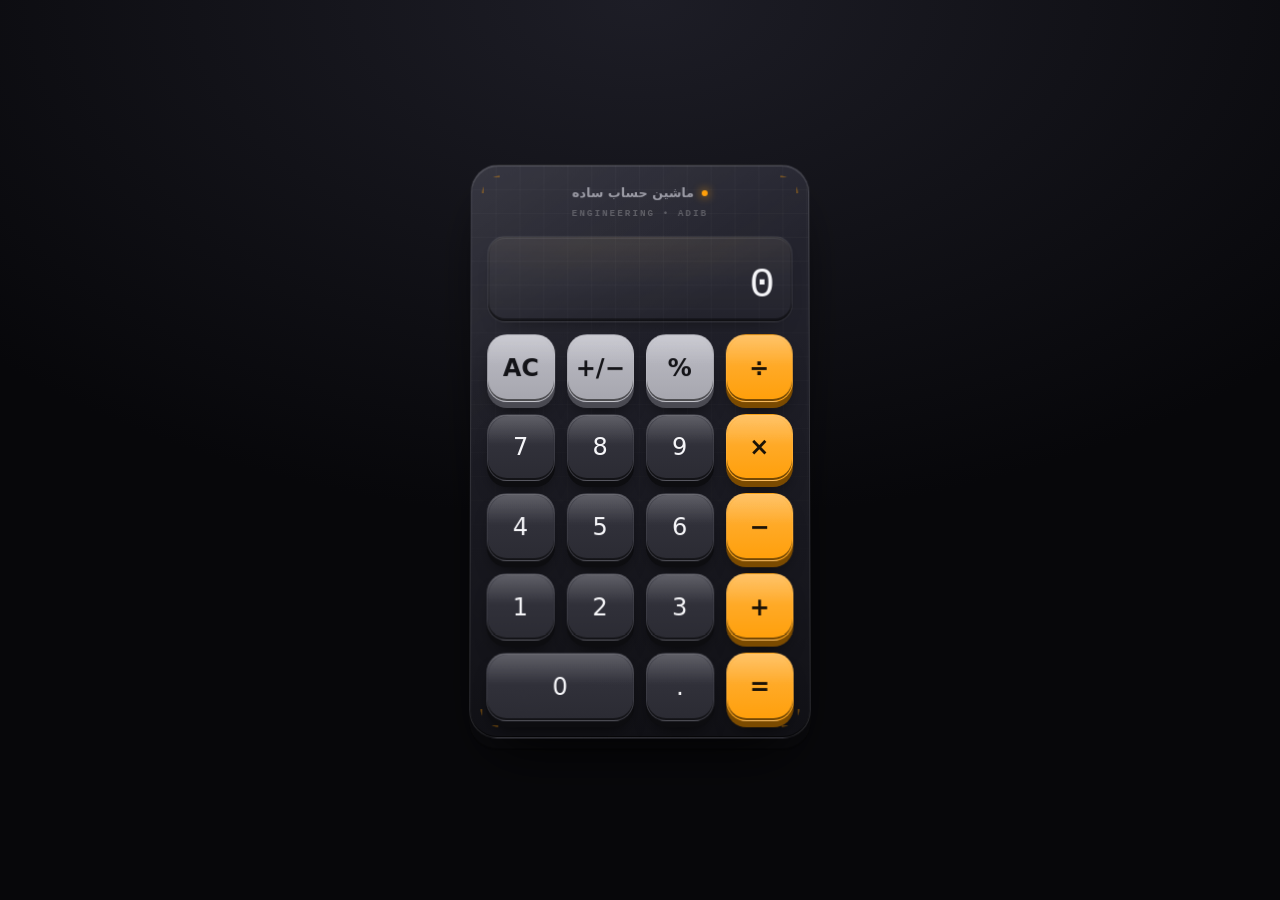
==== index.html @ 10145820 "Create index.html" ====
<!DOCTYPE html>
<html lang="fa" dir="rtl">
<head>
<meta charset="UTF-8" />
<meta name="viewport" content="width=device-width, initial-scale=1, viewport-fit=cover" />
<meta name="color-scheme" content="dark" />
<meta name="theme-color" content="#0a0a0e" />
<title>ماشین حساب ساده — نسخه مهندسی </title>
<link rel="stylesheet" href="style.css">
</head>

<body>

    <!-- ===== WATERMARK ===== -->
    <div class="watermark" aria-hidden="true">
      <div class="watermark__text">
        <span class="watermark__line1">شاه کدر ترکمن صحرا</span>
        <span class="watermark__line2">ادیب</span>
        <span class="watermark__meta">TURKMEN SAHRA • ENGINEERING EDITION</span>
      </div>
    </div>

  <div class="calculator simple" dir="ltr">



    <!-- ===== HEADER ===== -->
    <div class="calc-header" dir="rtl" lang="fa">
      <span class="calc-header__title">ماشین حساب ساده</span>
      <span class="calc-header__badge">ENGINEERING • ADIB</span>
    </div>

    <!-- ===== DISPLAY ===== -->
    <div class="calc-display" id="display" role="status" aria-live="polite" aria-atomic="true">0</div>

    <!-- ===== KEYPAD ===== -->
    <div class="calc-grid" role="group" aria-label="دکمه‌های ماشین حساب">

      <!-- Row 1 -->
      <button type="button" id="btn-ac" class="calc-btn"
              data-action="clear" data-value="AC"
              aria-label="پاک کردن همه">AC</button>

      <button type="button" id="btn-negate" class="calc-btn"
              data-action="negate" data-value="±"
              aria-label="تغییر علامت">+/−</button>

      <button type="button" id="btn-percent" class="calc-btn"
              data-action="percent" data-value="%"
              aria-label="درصد">%</button>

      <button type="button" id="btn-divide" class="calc-btn"
              data-action="operator" data-value="/"
              aria-label="تقسیم">÷</button>

      <!-- Row 2 -->
      <button type="button" id="btn-7" class="calc-btn"
              data-action="number" data-value="7">7</button>

      <button type="button" id="btn-8" class="calc-btn"
              data-action="number" data-value="8">8</button>

      <button type="button" id="btn-9" class="calc-btn"
              data-action="number" data-value="9">9</button>

      <button type="button" id="btn-multiply" class="calc-btn"
              data-action="operator" data-value="*"
              aria-label="ضرب">×</button>

      <!-- Row 3 -->
      <button type="button" id="btn-4" class="calc-btn"
              data-action="number" data-value="4">4</button>

      <button type="button" id="btn-5" class="calc-btn"
              data-action="number" data-value="5">5</button>

      <button type="button" id="btn-6" class="calc-btn"
              data-action="number" data-value="6">6</button>

      <button type="button" id="btn-subtract" class="calc-btn"
              data-action="operator" data-value="-"
              aria-label="تفریق">−</button>

      <!-- Row 4 -->
      <button type="button" id="btn-1" class="calc-btn"
              data-action="number" data-value="1">1</button>

      <button type="button" id="btn-2" class="calc-btn"
              data-action="number" data-value="2">2</button>

      <button type="button" id="btn-3" class="calc-btn"
              data-action="number" data-value="3">3</button>

      <button type="button" id="btn-add" class="calc-btn"
              data-action="operator" data-value="+"
              aria-label="جمع">+</button>

      <!-- Row 5 -->
      <button type="button" id="btn-0" class="calc-btn calc-btn--wide"
              data-action="number" data-value="0">0</button>

      <button type="button" id="btn-decimal" class="calc-btn"
              data-action="decimal" data-value="."
              aria-label="اعشار">.</button>

      <button type="button" id="btn-equals" class="calc-btn"
              data-action="equals" data-value="="
              aria-label="مساوی">=</button>

    </div>
  </div>

  <!-- ═══════════════════════════════════════
     MODAL ALERT
     ═══════════════════════════════════════ -->
<div class="alert-modal" id="alertModal">
  <div class="alert-modal__box">

    <div class="alert-modal__icon" id="alertIcon">!</div>

    <div class="alert-modal__text">
      <div class="alert-modal__title" id="alertTitle">خطا</div>
      <div class="alert-modal__message" id="alertMessage">متن پیام</div>
    </div>

    <button class="alert-modal__close" id="alertClose" aria-label="بستن">×</button>

    <div class="alert-modal__timer">
      <div class="alert-modal__timer-bar" id="alertTimerBar"></div>
    </div>

  </div>
</div>

  <script src="script.js"></script>
</body>
</html>
---- style.css ----
/* ============================================================
   Ù…Ø§Ø´ÛŒÙ† Ø­Ø³Ø§Ø¨ Ø³Ø§Ø¯Ù‡ â€” ENGINEERING EDITION
   Pure HTML + CSS. No JavaScript.
   Static buttons with ids + data-value / data-action hooks.
   Watermark: Ø´Ø§Ù‡ Ú©Ø¯Ø± ØªØ±Ú©Ù…Ù† ØµØ­Ø±Ø§ â€” Ø§Ø¯ÛŒØ¨
   ============================================================ */

/* ------------------------------------------------------------
   1) DESIGN TOKENS
   ------------------------------------------------------------ */
:root {
  color-scheme: dark;

  /* ---- surfaces ---- */
  --page-bg-color: #07070a;
  --page-bg-image:
    radial-gradient(120% 100% at 50% 0%, #1d1d26 0%, #07070a 58%),
    linear-gradient(rgba(255,255,255,.018) 1px, transparent 1px),
    linear-gradient(90deg, rgba(255,255,255,.018) 1px, transparent 1px);
  --page-bg-size: auto, 32px 32px, 32px 32px;

  --card-bg:
    linear-gradient(145deg, rgba(255,255,255,.08), transparent 38%),
    linear-gradient(180deg, #262631 0%, #111116 100%);
  --card-ring: rgba(255,255,255,.10);
  --card-shadow:
    0 1px 0 rgba(255,255,255,.14) inset,
    0 -1px 0 rgba(0,0,0,.85) inset,
    0 30px 60px -22px rgba(0,0,0,.98),
    0 10px 0 #0b0b0e,
    0 12px 0 #060608;

  /* ---- display ---- */
  --display-text: #f4f4f7;
  --display-bg-top: rgba(255,255,255,.065);
  --display-bg-bottom: rgba(255,255,255,.012);

  /* ---- title ---- */
  --title-text: #9a9aa4;
  --title-accent: #ff9f0a;

  /* ---- buttons: numbers ---- */
  --num-bg: #2b2b33;
  --num-bg-hover: #35353f;
  --num-text: #f6f6f9;
  --num-shadow: #0d0d10;

  /* ---- buttons: operators ---- */
  --op-bg: #ff9f0a;
  --op-bg-hover: #ffb340;
  --op-text: #1b1206;
  --op-shadow: #7a4a00;

  /* ---- buttons: utilities (AC / +âˆ’ / %) ---- */
  --util-bg: #a6a6ae;
  --util-bg-hover: #bdbdc6;
  --util-text: #131317;
  --util-shadow: #4a4a52;

  /* ---- buttons: equals ---- */
  --eq-bg: #ff9f0a;
  --eq-bg-hover: #ffb340;
  --eq-text: #1b1206;
  --eq-shadow: #7a4a00;

  /* ---- focus / blueprint ---- */
  --focus-ring: #ffb340;
  --blueprint-line: rgba(255,255,255,.045);
  --watermark-color: rgba(255,255,255,.032);
  --watermark-accent: rgba(255,159,10,.055);

  /* ---- shape ---- */
  --radius-card: 28px;
  --radius-btn: 20px;
  --gap: 12px;
  --pad: 16px;

  /* ---- typography ---- */
  --font-ui: "Vazirmatn", "IRANSansX", "IRANSans", "Noto Sans Arabic",
             system-ui, -apple-system, "Segoe UI", Roboto, Tahoma, sans-serif;
  --font-mono: ui-monospace, "SFMono-Regular", "SF Mono", Menlo, Consolas,
               "Liberation Mono", "Courier New", monospace;

  /* ---- motion ---- */
  --press: 90ms;
  --ease: cubic-bezier(0.22, 0.61, 0.36, 1);
}

/* ------------------------------------------------------------
   2) RESET / PAGE
   ------------------------------------------------------------ */
*,
*::before,
*::after { box-sizing: border-box; }

html { height: 100%; }

body {
  min-height: 100%;
  margin: 0;
  display: grid;
  place-items: center;
  padding: clamp(12px, 4vw, 32px);

  background-color: var(--page-bg-color);
  background-image: var(--page-bg-image);
  background-size: var(--page-bg-size);
  background-attachment: fixed;

  font-family: var(--font-ui);
  color: var(--display-text);
  -webkit-font-smoothing: antialiased;
  -moz-osx-font-smoothing: grayscale;
  text-rendering: optimizeLegibility;
}

/* ------------------------------------------------------------
   3) CARD â€” 3D ENGINEERING SHELL
   ------------------------------------------------------------ */
.calculator {
  position: relative;
  width: 100%;
  max-width: 340px;
  overflow: hidden;

  display: flex;
  flex-direction: column;
  gap: 12px;

  padding: var(--pad);
  border: 1px solid var(--card-ring);
  border-radius: var(--radius-card);
  background: var(--card-bg);
  box-shadow: var(--card-shadow);

  user-select: none;
  -webkit-user-select: none;

  transform: perspective(1200px) rotateX(1.2deg);
  transform-style: preserve-3d;
}

/* blueprint grid */
.calculator::before {
  content: "";
  position: absolute;
  inset: 0;
  z-index: 0;
  pointer-events: none;
  border-radius: inherit;
  background-image: linear-gradient(var(--blueprint-line) 1px, #00000000 1px), linear-gradient(90deg, var(--blueprint-line) 1px, transparent 1px);
  background-size: 24px 24px, 24px 24px;
  mask-image: linear-gradient(180deg, rgba(0,0,0,.9), transparent 82%);
  -webkit-mask-image: linear-gradient(180deg, rgba(0,0,0,.9), transparent 82%);
  opacity: .75;
}

/* corner engineering brackets */
.calculator::after {
  content: "";
  position: absolute;
  inset: 10px;
  z-index: 0;
  pointer-events: none;
  border-radius: calc(var(--radius-card) - 8px);

  background:
    linear-gradient(var(--title-accent), var(--title-accent)) left top / 18px 2px no-repeat,
    linear-gradient(var(--title-accent), var(--title-accent)) left top / 2px 18px no-repeat,
    linear-gradient(var(--title-accent), var(--title-accent)) right top / 18px 2px no-repeat,
    linear-gradient(var(--title-accent), var(--title-accent)) right top / 2px 18px no-repeat,
    linear-gradient(var(--title-accent), var(--title-accent)) left bottom / 18px 2px no-repeat,
    linear-gradient(var(--title-accent), var(--title-accent)) left bottom / 2px 18px no-repeat,
    linear-gradient(var(--title-accent), var(--title-accent)) right bottom / 18px 2px no-repeat,
    linear-gradient(var(--title-accent), var(--title-accent)) right bottom / 2px 18px no-repeat;

  opacity: .38;
}

/* variant hook */
.calculator.simple { /* intentionally minimal */ }

/* ------------------------------------------------------------
   4) WATERMARK â€” ADIB
   ------------------------------------------------------------ */
.watermark {
  position: absolute;
  inset: 0;
  z-index: 1;
  display: grid;
  place-items: center;
  pointer-events: none;
  overflow: hidden;
  border-radius: inherit;
  top: -54%;
  display: none;
}

.watermark__text {
  transform: rotate(
0deg) translateZ(0);
  text-align: center;
  white-space: nowrap;
  color: var(
  --watermark-color);
  text-shadow:
    0 1px 0 rgba(255,255,255,.04),
    0 0 24px rgba(255,159,10,.035);
}

.watermark__line1 {
  display: block;
  font-size: clamp(1.05rem, 5.4vw, 1.8rem);
  font-weight: 900;
  letter-spacing: .06em;
  line-height: 1.5;
}

.watermark__line2 {
  display: block;
  font-size: clamp(2.4rem, 13vw, 4.6rem);
  font-weight: 900;
  letter-spacing: .18em;
  line-height: 1.1;

  color: var(--watermark-accent);
  text-shadow:
    0 0 30px rgba(255,159,10,.06),
    0 1px 0 rgba(255,255,255,.03);
}

.watermark__meta {
  display: block;
  margin-top: 6px;
  font-size: clamp(.55rem, 2.4vw, .72rem);
  font-weight: 700;
  letter-spacing: .32em;
  color: rgba(255,255,255,.04);
}

/* ------------------------------------------------------------
   5) HEADER
   ------------------------------------------------------------ */
.calc-header {
  position: relative;
  z-index: 1;

  display: flex;
  flex-direction: column;
  align-items: center;
  justify-content: center;
  gap: 4px;

  font-size: .8rem;
  font-weight: 600;
  line-height: 1.6;
  color: var(--title-text);
  padding-block: 2px;
}

.calc-header__title {
  display: inline-flex;
  align-items: center;
  gap: 8px;
}

.calc-header__title::before {
  content: "";
  inline-size: 6px;
  block-size: 6px;
  border-radius: 50%;
  background: var(--title-accent);
  box-shadow: 0 0 10px var(--title-accent);
  flex: none;
}

.calc-header__badge {
  font-family: var(--font-mono);
  font-size: .58rem;
  font-weight: 700;
  letter-spacing: .22em;
  color: rgba(255,255,255,.24);
  text-transform: uppercase;
}

/* ------------------------------------------------------------
   6) DISPLAY
   ------------------------------------------------------------ */
.calc-display {
  position: relative;
  z-index: 1;
  direction: ltr;
  text-align: right;

  min-height: 84px;
  padding: 26px 16px 12px;

  border: 1px solid rgba(255,255,255,.055);
  border-radius: calc(var(--radius-btn) - 2px);
  background: linear-gradient(180deg, var(--display-bg-top), var(--display-bg-bottom));

  box-shadow:
    inset 0 2px 0 rgba(255,255,255,.07),
    inset 0 -3px 0 rgba(0,0,0,.45),
    inset 0 0 0 1px rgba(0,0,0,.25),
    0 10px 22px -18px rgba(0,0,0,.9);

  font-family: var(--font-mono);
  font-variant-numeric: tabular-nums;
  font-size: clamp(2rem, 9.5vw, 2.65rem);
  font-weight: 300;
  line-height: 1.1;
  letter-spacing: .02em;
  color: var(--display-text);

  overflow: hidden;
  white-space: nowrap;
  text-overflow: ellipsis;
}

/* subtle LCD glow */
.calc-display::after {
  content: "";
  position: absolute;
  inset: 0;
  pointer-events: none;
  border-radius: inherit;
  background: radial-gradient(120% 80% at 50% 0%, rgba(255,159,10,.045), transparent 70%);
  mix-blend-mode: screen;
}

/* ------------------------------------------------------------
   7) BUTTON GRID
   ------------------------------------------------------------ */
.calc-grid {
  position: relative;
  z-index: 1;

  display: grid;
  grid-template-columns: repeat(4, minmax(0, 1fr));
  grid-template-rows: repeat(5, minmax(0, 1fr));
  gap: var(--gap);

  /* 4Ã—5 keypad keeps square-ish 3D keys */
  aspect-ratio: 306 / 386;

  /* never let keys shrink below 44px tall */
  min-height: calc(5 * 44px + 4 * var(--gap));
}

/* ------------------------------------------------------------
   8) BUTTONS â€” 3D ENGINEERING KEYS
   ------------------------------------------------------------ */
.calc-btn {
  /* per-type theming hooks */
  --_bg: var(--num-bg);
  --_bg-hover: var(--num-bg-hover);
  --_fg: var(--num-text);
  --_shadow: var(--num-shadow);

  position: relative;
  isolation: isolate;

  appearance: none;
  -webkit-appearance: none;
  margin: 0;
  padding: 0;
  border: 1px solid rgba(255,255,255,.06);

  display: grid;
  place-items: center;

  min-width: 44px;
  min-height: 44px;

  border-radius: var(--radius-btn);
  color: var(--_fg);

  font-family: var(--font-ui);
  font-size: clamp(1.05rem, 4.6vw, 1.5rem);
  font-weight: 500;
  line-height: 1;
  font-variant-numeric: tabular-nums;

  cursor: pointer;
  touch-action: manipulation;
  -webkit-tap-highlight-color: transparent;

  background-color: var(--_bg);
  background-image:
    linear-gradient(180deg, rgba(255,255,255,.12), rgba(255,255,255,0) 44%),
    linear-gradient(180deg, var(--_bg-hover), var(--_bg));

  box-shadow:
    0 1px 0 rgba(255,255,255,.16) inset,
    0 -2px 0 rgba(0,0,0,.55) inset,
    0 6px 0 var(--_shadow),
    0 14px 20px -10px rgba(0,0,0,.92);

  transition:
    transform var(--press) var(--ease),
    box-shadow var(--press) var(--ease),
    filter var(--press) var(--ease),
    background-color 160ms var(--ease);
}

/* glossy top layer */
.calc-btn::before {
  content: "";
  position: absolute;
  inset: 1px;
  z-index: -1;
  border-radius: inherit;
  pointer-events: none;
  background: linear-gradient(180deg, rgba(255,255,255,.10), transparent 48%);
}

/* ---- type: numbers & decimal ---- */
.calc-btn[data-action="number"],
.calc-btn[data-action="decimal"] {
  --_bg: var(--num-bg);
  --_bg-hover: var(--num-bg-hover);
  --_fg: var(--num-text);
  --_shadow: var(--num-shadow);
}

/* ---- type: operators ---- */
.calc-btn[data-action="operator"] {
  --_bg: var(--op-bg);
  --_bg-hover: var(--op-bg-hover);
  --_fg: var(--op-text);
  --_shadow: var(--op-shadow);
  font-weight: 600;
}

/* ---- type: utilities (AC / +âˆ’ / %) ---- */
.calc-btn[data-action="clear"],
.calc-btn[data-action="negate"],
.calc-btn[data-action="percent"] {
  --_bg: var(--util-bg);
  --_bg-hover: var(--util-bg-hover);
  --_fg: var(--util-text);
  --_shadow: var(--util-shadow);
  font-weight: 600;
}

/* "+/âˆ’" needs a touch less size to breathe inside the key */
.calc-btn[data-value="Â±"] {
  font-size: clamp(0.85rem, 3.7vw, 1.15rem);
}

/* ---- type: equals ---- */
.calc-btn[data-action="equals"] {
  --_bg: var(--eq-bg);
  --_bg-hover: var(--eq-bg-hover);
  --_fg: var(--eq-text);
  --_shadow: var(--eq-shadow);
  font-weight: 700;
}

/* ---- wide key: "0" spans two columns ---- */
.calc-btn--wide { grid-column: span 2; }

/* ------------------------------------------------------------
   9) STATES
   ------------------------------------------------------------ */
@media (hover: hover) and (pointer: fine) {
  .calc-btn:hover {
    background-color: var(--_bg-hover);
  }
}

/* real 3D press-down: sinks into its own shadow */
.calc-btn:active {
  transform: translateY(3px) scale(0.98) rotateZ(5deg) rotate3d(9, 5, 6, 
4deg);
  filter: brightness(0.94);
  box-shadow: 0 1px 0 rgba(255, 255, 255, .08) inset, 0 -1px 0 rgba(0, 0, 0, .5) inset, 0 2px 0 var(--_shadow), 0 6px 10px -6px rgba(0, 0, 0, .95), 0px 0px 7px #b68130a1;
}

.calc-btn:focus-visible {
  outline: 2px solid var(--focus-ring);
  outline-offset: 2px;
}

/* ------------------------------------------------------------
   10) RESPONSIVE
   ------------------------------------------------------------ */
@media (max-width: 360px) {
  :root {
    --gap: 9px;
    --pad: 14px;
    --radius-card: 24px;
    --radius-btn: 18px;
  }

  .calculator { gap: 10px; }

  .calc-display {
    min-height: 74px;
    padding: 20px 14px 10px;
    font-size: clamp(1.8rem, 9vw, 2.3rem);
  }

  .watermark__line2 {
    letter-spacing: .12em;
  }
}

/* short viewports */
@media (max-height: 700px) {
  :root { --gap: 9px; --pad: 14px; }

  .calculator { gap: 10px; }

  .calc-display {
    min-height: 66px;
    padding: 16px 14px 9px;
    font-size: clamp(1.6rem, 8vw, 2.1rem);
  }
}

/* ------------------------------------------------------------
   11) REDUCED MOTION
   ------------------------------------------------------------ */
@media (prefers-reduced-motion: reduce) {
  .calc-btn {
    transition: background-color 120ms linear;
  }
  .calc-btn:active { transform: none; }
}



/* ------------------------------------------------------------
         بخش ارور مودال 
   ------------------------------------------------------------ */


/* ═══════════════════════════════════════════════════════════
   DESIGN TOKENS  (هماهنگ با UI ماشین حساب)
   ═══════════════════════════════════════════════════════════ */
:root {
  --page-bg: #07070a;
  --page-bg-2: #1d1d26;

  --modal-bg:
    linear-gradient(145deg, rgba(255,255,255,.06), transparent 42%),
    linear-gradient(180deg, #262631 0%, #111116 100%);
  --modal-ring: rgba(255,255,255,.10);
  --modal-shadow:
    0 1px 0 rgba(255,255,255,.12) inset,
    0 -1px 0 rgba(0,0,0,.85) inset,
    0 20px 50px -20px rgba(0,0,0,.98),
    0 8px 24px rgba(0,0,0,.55);

  --text: #f4f4f7;
  --text-muted: #9a9aa4;
  --text-faint: rgba(255,255,255,.35);

  /* Accent types */
  --color-error:   #ff453a;
  --color-warning: #ff9f0a;
  --color-success: #30d158;
  --color-info:    #0a84ff;

  --radius-lg: 22px;
  --radius-md: 14px;
  --radius-pill: 999px;

  --ease-spring: cubic-bezier(.34, 1.56, .64, 1);
  --ease-out:    cubic-bezier(.16, 1, .3, 1);
  --ease-in-out: cubic-bezier(.65, 0, .35, 1);

  --font: "Vazirmatn", "IRANSansX", system-ui, -apple-system, "Segoe UI", Tahoma, sans-serif;
}

/* ═══════════════════════════════════════════════════════════
   RESET & BASE
   ═══════════════════════════════════════════════════════════ */
*, *::before, *::after {
  box-sizing: border-box;
  margin: 0;
  padding: 0;
}

html, body { height: 100%; }

body {
  min-height: 100vh;
  display: grid;
  place-items: center;
  padding: 1.5rem;

  font-family: var(--font);
  color: var(--text);
  background-color: var(--page-bg);
  background-image:
    radial-gradient(120% 100% at 50% 0%, var(--page-bg-2) 0%, var(--page-bg) 58%),
    linear-gradient(rgba(255,255,255,.018) 1px, transparent 1px),
    linear-gradient(90deg, rgba(255,255,255,.018) 1px, transparent 1px);
  background-size: auto, 32px 32px, 32px 32px;
  background-attachment: fixed;

  -webkit-font-smoothing: antialiased;
  -moz-osx-font-smoothing: grayscale;
  overflow-x: hidden;
}

button {
  font: inherit;
  color: inherit;
  background: none;
  border: none;
  cursor: pointer;
}

/* ═══════════════════════════════════════════════════════════
   DEMO BUTTONS
   ═══════════════════════════════════════════════════════════ */
.demo {
  display: flex;
  flex-direction: column;
  gap: 12px;
  width: 100%;
  max-width: 320px;
}

.demo__btn {
  padding: 14px 20px;
  border-radius: var(--radius-md);
  font-size: .95rem;
  font-weight: 700;
  color: var(--text);
  background: linear-gradient(180deg, #2b2b33, #1a1a20);
  border: 1px solid var(--modal-ring);
  box-shadow:
    inset 0 1px 0 rgba(255,255,255,.10),
    0 4px 10px rgba(0,0,0,.4);
  transition: transform .18s var(--ease-out), box-shadow .18s var(--ease-out);
}

.demo__btn:hover {
  transform: translateY(-2px);
  box-shadow:
    inset 0 1px 0 rgba(255,255,255,.14),
    0 8px 20px rgba(0,0,0,.55);
}

.demo__btn:active {
  transform: translateY(1px);
}

/* ═══════════════════════════════════════════════════════════
   BACKDROP
   ═══════════════════════════════════════════════════════════ */
.backdrop {
  position: fixed;
  inset: 0;
  z-index: 90;
  background: rgba(7, 7, 10, .55);
  backdrop-filter: blur(6px);
  -webkit-backdrop-filter: blur(6px);
  opacity: 0;
  visibility: hidden;
  transition:
    opacity .35s var(--ease-out),
    visibility 0s linear .35s;
}

.backdrop.is-visible {
  opacity: 1;
  visibility: visible;
  transition:
    opacity .35s var(--ease-out),
    visibility 0s linear 0s;
}

/* ═══════════════════════════════════════════════════════════
   MODAL SHELL
   ═══════════════════════════════════════════════════════════ */
.modal {
  position: fixed;
  top: 0;
  left: 0;
  right: 0;
  z-index: 100;
  margin: 0 auto;
  width: 100%;
  max-width: 460px;

  padding: calc(env(safe-area-inset-top, 0px) + 16px) 16px 16px;

  /* State: hidden above viewport */
  transform: translateY(-120%);
  opacity: 0;
  visibility: hidden;
  pointer-events: none;

  transition:
    transform .55s var(--ease-spring),
    opacity .35s var(--ease-out),
    visibility 0s linear .55s;

  will-change: transform;
}

/* Visible state */
.modal.is-visible {
  transform: translateY(0);
  opacity: 1;
  visibility: visible;
  pointer-events: auto;

  transition:
    transform .65s var(--ease-spring),
    opacity .3s var(--ease-out),
    visibility 0s linear 0s;
}

/* ─────────────────────────────────────────────────────────
   MODAL CONTENT (the actual card)
   ───────────────────────────────────────────────────────── */
.modal__content {
  position: relative;
  z-index: 2;

  display: flex;
  align-items: flex-start;
  gap: 14px;

  padding: 16px 18px;

  background: var(--modal-bg);
  border: 1px solid var(--modal-ring);
  border-radius: var(--radius-lg);
  box-shadow: var(--modal-shadow);

  overflow: hidden;
}

/* Top inner highlight line for depth */
.modal__content::before {
  content: "";
  position: absolute;
  inset: 0;
  border-radius: inherit;
  pointer-events: none;
  background: linear-gradient(180deg, rgba(255,255,255,.06), transparent 40%);
}

/* ═══════════════════════════════════════════════════════════
   COLOR ACCENT GLOW (per type)
   ═══════════════════════════════════════════════════════════ */
.modal__glow {
  position: absolute;
  top: -60px;
  right: -60px;
  width: 180px;
  height: 180px;
  border-radius: 50%;
  background: var(--glow-color, var(--color-error));
  filter: blur(60px);
  opacity: .35;
  pointer-events: none;
  z-index: 1;
  animation: glowPulse 3s var(--ease-in-out) infinite;
}

@keyframes glowPulse {
  0%, 100% { opacity: .30; transform: scale(1); }
  50%      { opacity: .55; transform: scale(1.15); }
}

/* ═══════════════════════════════════════════════════════════
   PROGRESS BAR (auto-dismiss timer)
   ═══════════════════════════════════════════════════════════ */
.modal__progress {
  position: absolute;
  bottom: 0;
  left: 0;
  right: 0;
  height: 3px;
  background: var(--accent, var(--color-error));
  transform-origin: right center;
  transform: scaleX(0);
  border-radius: 0 0 var(--radius-lg) var(--radius-lg);
  z-index: 3;
  opacity: .85;
}

.modal.is-visible .modal__progress {
  animation: progressBar 4s linear forwards;
}

@keyframes progressBar {
  from { transform: scaleX(1); }
  to   { transform: scaleX(0); }
}

/* ═══════════════════════════════════════════════════════════
   ICON
   ═══════════════════════════════════════════════════════════ */
.modal__icon-wrap {
  flex-shrink: 0;
  width: 40px;
  height: 40px;
  border-radius: 12px;
  display: grid;
  place-items: center;

  background: color-mix(in srgb, var(--accent, var(--color-error)) 18%, transparent);
  border: 1px solid color-mix(in srgb, var(--accent, var(--color-error)) 40%, transparent);
  box-shadow:
    inset 0 1px 0 rgba(255,255,255,.15),
    0 4px 12px color-mix(in srgb, var(--accent, var(--color-error)) 30%, transparent);

  position: relative;
  z-index: 2;
  animation: iconPulse 1.8s var(--ease-in-out) infinite;
}

@keyframes iconPulse {
  0%, 100% { transform: scale(1); }
  50%      { transform: scale(1.08); }
}

.modal__icon {
  font-size: 1.3rem;
  font-weight: 900;
  color: var(--accent, var(--color-error));
  line-height: 1;
  text-shadow: 0 0 12px color-mix(in srgb, var(--accent, var(--color-error)) 60%, transparent);
}

/* ═══════════════════════════════════════════════════════════
   TEXT
   ═══════════════════════════════════════════════════════════ */
.modal__text {
  flex: 1;
  min-width: 0;
  padding-top: 2px;
  position: relative;
  z-index: 2;
}

.modal__title {
  font-size: 1rem;
  font-weight: 800;
  color: var(--text);
  margin-bottom: 4px;
  letter-spacing: -0.01em;
}

.modal__message {
  font-size: .82rem;
  font-weight: 400;
  color: var(--text-muted);
  line-height: 1.7;
}

/* ═══════════════════════════════════════════════════════════
   CLOSE BUTTON
   ═══════════════════════════════════════════════════════════ */
.modal__close {
  flex-shrink: 0;
  width: 30px;
  height: 30px;
  border-radius: 8px;
  display: grid;
  place-items: center;

  color: var(--text-faint);
  background: rgba(255,255,255,.05);
  border: 1px solid rgba(255,255,255,.06);

  transition:
    background .18s var(--ease-out),
    color .18s var(--ease-out),
    transform .18s var(--ease-out);

  position: relative;
  z-index: 2;
}

.modal__close:hover {
  color: var(--text);
  background: rgba(255,255,255,.10);
  transform: rotate(90deg);
}

.modal__close:active {
  transform: rotate(90deg) scale(.9);
}

/* ═══════════════════════════════════════════════════════════
   TYPE MODIFIERS  (colors change per alert type)
   ═══════════════════════════════════════════════════════════ */
.modal[data-type="error"] {
  --accent: var(--color-error);
  --glow-color: var(--color-error);
}

.modal[data-type="warning"] {
  --accent: var(--color-warning);
  --glow-color: var(--color-warning);
}

.modal[data-type="success"] {
  --accent: var(--color-success);
  --glow-color: var(--color-success);
}

.modal[data-type="info"] {
  --accent: var(--color-info);
  --glow-color: var(--color-info);
}

/* ═══════════════════════════════════════════════════════════
   MOBILE FIRST TWEAKS
   ═══════════════════════════════════════════════════════════ */
@media (max-width: 420px) {
  .modal {
    padding-left: 12px;
    padding-right: 12px;
  }

  .modal__content {
    padding: 14px 14px 14px 16px;
    gap: 12px;
    border-radius: 18px;
  }

  .modal__icon-wrap {
    width: 36px;
    height: 36px;
    border-radius: 10px;
  }

  .modal__icon {
    font-size: 1.15rem;
  }

  .modal__title {
    font-size: .95rem;
  }

  .modal__message {
    font-size: .78rem;
  }

  .modal__close {
    width: 28px;
    height: 28px;
  }
}

/* ═══════════════════════════════════════════════════════════
   REDUCED MOTION
   ═══════════════════════════════════════════════════════════ */
@media (prefers-reduced-motion: reduce) {
  .modal,
  .modal.is-visible,
  .backdrop,
  .modal__glow,
  .modal__icon-wrap {
    animation: none !important;
    transition: opacity .2s ease !important;
    transform: none !important;
  }
}
/* ============================================================
   ALERT MODAL
   A quiet, physical surface. Depth without show.
   ============================================================ */

/* -------- BASE (also: default type color = info) -------- */
.alert-modal {
  --alert-color: #0a84ff;
  --alert-color-halo: rgba(10, 132, 255, 0.20);
  --alert-color-soft: rgba(10, 132, 255, 0.08);
  --alert-color-track: rgba(255, 255, 255, 0.06);

  position: fixed;
  top: 24px;
  left: 50%;
  width: min(380px, calc(100vw - 32px));
  z-index: 9999;
  direction: rtl;
  pointer-events: none;

  /* Closed state */
  transform: translateX(-50%) translateY(-150%);
  opacity: 0;
  filter: blur(6px);
  transition:
    transform 380ms cubic-bezier(0.4, 0, 1, 1),
    opacity 380ms ease-in,
    filter 380ms ease-in;

  will-change: transform, opacity, filter;
}

/* Soft underlight beneath the box — the modal lit from behind */
.alert-modal::after {
  content: "";
  position: absolute;
  left: 6%;
  right: 6%;
  bottom: -20px;
  height: 44px;
  border-radius: 50%;
  background: var(--alert-color);
  opacity: 0;
  filter: blur(40px);
  pointer-events: none;
  z-index: -1;
  transition: opacity 600ms ease-out 120ms;
}

/* -------- OPEN STATE -------- */
.alert-modal.is-open {
  transform: translateX(-50%) translateY(0);
  opacity: 1;
  filter: blur(0);
  pointer-events: auto;
  transition:
    transform 650ms cubic-bezier(0.22, 1.15, 0.36, 1),
    opacity 250ms ease-out,
    filter 650ms cubic-bezier(0.22, 1, 0.36, 1);
}

.alert-modal.is-open::after {
  opacity: 1;
}

/* -------- THE BOX -------- */
.alert-modal__box {
  position: relative;
  display: grid;
  grid-template-columns: auto 1fr auto;
  grid-template-rows: auto auto;
  align-items: center;
  column-gap: 14px;
  row-gap: 4px;
  padding: 16px 18px 20px;
  border-radius: 14px;
  overflow: hidden;
  isolation: isolate;

  background: linear-gradient(180deg, #2a2a36 0%, #0f0f14 100%);
  border: 1px solid rgba(255, 255, 255, 0.08);

  /* Three-layer float: crisp edge → mid falloff → deep ambient */
  box-shadow:
    inset 0 1px 0 rgba(255, 255, 255, 0.08),
    inset 0 -1px 0 rgba(0, 0, 0, 0.60),
    0 1px 0 rgba(0, 0, 0, 0.45),
    0 8px 18px -10px rgba(0, 0, 0, 0.55),
    0 26px 48px -20px rgba(0, 0, 0, 0.70);
}

/* -------- TYPE COLOR BAR (top strip) -------- */
.alert-modal__box::before {
  content: "";
  position: absolute;
  top: 0;
  left: 0;
  right: 0;
  height: 3px;
  border-radius: 14px 14px 0 0;
  background: var(--alert-color);

  /* Draws in from right (RTL) */
  transform: scaleX(0);
  transform-origin: right center;
  transition: transform 500ms cubic-bezier(0.22, 1, 0.36, 1);

  /* Soft 8px glow, same color, 25% alpha */
  box-shadow:
    0 0 8px 0 color-mix(in srgb, var(--alert-color) 25%, transparent);
}

.alert-modal.is-open .alert-modal__box::before {
  transform: scaleX(1);
}

/* -------- THE ICON -------- */
.alert-modal__icon {
  grid-column: 1;
  grid-row: 1 / span 2;
  width: 42px;
  height: 42px;
  display: flex;
  align-items: center;
  justify-content: center;

  font-size: 1.1rem;
  font-weight: 800;
  color: #ffffff;

  border-radius: 10px;
  background: var(--alert-color);
  border: 1px solid color-mix(in srgb, var(--alert-color) 60%, #000 40%);

  /* Inner top light + outer halo (20% alpha, 12px blur) */
  box-shadow:
    inset 0 1px 0 rgba(255, 255, 255, 0.12),
    inset 0 -1px 0 rgba(0, 0, 0, 0.20),
    0 0 12px 0 var(--alert-color-halo);

  animation: alertIconBreath 3.2s ease-in-out infinite;
}

@keyframes alertIconBreath {
  0%,
  100% {
    transform: scale(1) rotate(0deg);
  }
  50% {
    transform: scale(1.04) rotate(-2deg);
  }
}

/* -------- THE TEXT -------- */
.alert-modal__text {
  grid-column: 2;
  grid-row: 1 / span 2;
  min-width: 0;
}

.alert-modal__title {
  font-size: 1rem;
  font-weight: 800;
  line-height: 1.35;
  color: #f4f4f7;
  text-shadow: 0 1px 0 rgba(0, 0, 0, 0.40);
  margin: 0;
}

.alert-modal__message {
  margin-top: 4px;
  font-size: 0.82rem;
  line-height: 1.7;
  color: #9a9aa4;
  text-shadow: 0 1px 0 rgba(0, 0, 0, 0.25);
  word-break: break-word;
}

/* -------- CLOSE BUTTON -------- */
.alert-modal__close {
  grid-column: 3;
  grid-row: 1;
  align-self: start;

  width: 30px;
  height: 30px;
  padding: 0;
  display: inline-flex;
  align-items: center;
  justify-content: center;

  font-size: 18px;
  line-height: 1;
  color: #9a9aa4;
  cursor: pointer;

  background: transparent;
  border: 1px solid transparent;
  border-radius: 8px;

  transition:
    color 180ms ease,
    transform 220ms cubic-bezier(0.22, 1, 0.36, 1),
    box-shadow 220ms ease,
    background-color 180ms ease;
}

.alert-modal__close:hover {
  color: #f4f4f7;
  transform: rotate(90deg) scale(1.08);
  box-shadow:
    inset 0 1px 0 rgba(255, 255, 255, 0.06),
    inset 0 0 0 1px rgba(255, 255, 255, 0.06),
    0 4px 10px -6px rgba(0, 0, 0, 0.60);
}

.alert-modal__close:active {
  transform: rotate(90deg) scale(0.94);
  transition: transform 100ms ease;
}

.alert-modal__close:focus-visible {
  outline: none;
  box-shadow:
    0 0 0 2px #0f0f14,
    0 0 0 4px color-mix(in srgb, var(--alert-color) 25%, transparent);
}

/* -------- TIMER BAR -------- */
.alert-modal__timer {
  grid-column: 1 / -1;
  grid-row: 3;
  position: relative;
  height: 4px;
  margin: 12px -18px -20px;
  background: var(--alert-color-track);
  overflow: hidden;
}

.alert-modal__timer-bar {
  position: relative;
  height: 100%;
  width: 100%;
  background: var(--alert-color);
  transform-origin: right center;

  /* 1px inset top highlight */
  box-shadow: inset 0 1px 0 rgba(255, 255, 255, 0.15);

  animation: alertTimerShrink var(--duration, 5000ms) linear forwards;
}

@keyframes alertTimerShrink {
  from {
    transform: scaleX(1);
  }
  to {
    transform: scaleX(0);
  }
}

/* Trailing glow at the shrinking (left) edge */
.alert-modal__timer-bar::after {
  content: "";
  position: absolute;
  top: 50%;
  left: 0;
  width: 28px;
  height: 14px;
  transform: translate(-50%, -50%);
  border-radius: 50%;
  background: var(--alert-color);
  filter: blur(6px);
  opacity: 0.55;
  pointer-events: none;
}

/* -------- TYPE: ERROR -------- */
.alert-modal[data-type="error"] {
  --alert-color: #ff453a;
  --alert-color-halo: rgba(255, 69, 58, 0.20);
  --alert-color-soft: rgba(255, 69, 58, 0.08);
}

/* Subtle 2px heartbeat on the timer glow */
.alert-modal[data-type="error"] .alert-modal__timer-bar::after {
  animation: alertErrorHeartbeat 1.4s ease-in-out infinite;
}

@keyframes alertErrorHeartbeat {
  0%,
  100% {
    opacity: 0.45;
    transform: translate(-50%, -50%) scale(1);
  }
  50% {
    opacity: 0.65;
    transform: translate(-50%, -50%) scale(1.15);
  }
}

/* -------- TYPE: WARNING -------- */
.alert-modal[data-type="warning"] {
  --alert-color: #ff9f0a;
  --alert-color-halo: rgba(255, 159, 10, 0.20);
  --alert-color-soft: rgba(255, 159, 10, 0.08);
}

/* Calmer icon pulse — 1.5× slower */
.alert-modal[data-type="warning"] .alert-modal__icon {
  animation-duration: 4.8s;
}

/* -------- TYPE: SUCCESS -------- */
.alert-modal[data-type="success"] {
  --alert-color: #30d158;
  --alert-color-halo: rgba(48, 209, 88, 0.20);
  --alert-color-soft: rgba(48, 209, 88, 0.08);
}

/* Softened edges on the top strip */
.alert-modal[data-type="success"] .alert-modal__box::before {
  -webkit-mask-image: linear-gradient(
    90deg,
    transparent 0%,
    #000 12%,
    #000 88%,
    transparent 100%
  );
  mask-image: linear-gradient(
    90deg,
    transparent 0%,
    #000 12%,
    #000 88%,
    transparent 100%
  );
}

/* -------- TYPE: INFO -------- */
.alert-modal[data-type="info"] {
  --alert-color: #0a84ff;
  --alert-color-halo: rgba(10, 132, 255, 0.20);
  --alert-color-soft: rgba(10, 132, 255, 0.08);
}

/* Faint cool aura — one extra soft shadow layer */
.alert-modal[data-type="info"] .alert-modal__box {
  box-shadow:
    inset 0 1px 0 rgba(255, 255, 255, 0.08),
    inset 0 -1px 0 rgba(0, 0, 0, 0.60),
    0 1px 0 rgba(0, 0, 0, 0.45),
    0 8px 18px -10px rgba(0, 0, 0, 0.55),
    0 26px 48px -20px rgba(0, 0, 0, 0.70),
    0 0 60px -10px rgba(10, 132, 255, 0.04);
}

/* -------- MOBILE -------- */
@media (max-width: 420px) {
  .alert-modal {
    top: 16px;
    width: calc(100vw - 24px);
  }

  .alert-modal__box {
    padding: 14px 16px 18px;
    column-gap: 12px;
    border-radius: 12px;
  }

  .alert-modal__icon {
    width: 38px;
    height: 38px;
    font-size: 1rem;
    border-radius: 9px;
  }

  .alert-modal__title {
    font-size: 0.95rem;
  }

  .alert-modal__message {
    font-size: 0.78rem;
    line-height: 1.65;
  }

  .alert-modal__timer {
    margin: 10px -16px -18px;
  }
}

/* -------- REDUCED MOTION -------- */
@media (prefers-reduced-motion: reduce) {
  .alert-modal {
    transition:
      opacity 200ms ease,
      transform 0ms,
      filter 0ms;
    transform: translateX(-50%) translateY(0);
    filter: none;
  }

  .alert-modal:not(.is-open) {
    filter: none;
  }

  .alert-modal.is-open {
    transition: opacity 200ms ease;
  }

  .alert-modal::after {
    transition: opacity 200ms ease;
    filter: blur(40px);
  }

  .alert-modal__box::before {
    transition: none;
    transform: scaleX(1);
    box-shadow: none;
  }

  .alert-modal__icon {
    animation: none;
  }

  .alert-modal__close {
    transition: color 200ms ease;
  }

  .alert-modal__close:hover,
  .alert-modal__close:active {
    transform: none;
    box-shadow: none;
  }

  .alert-modal__timer-bar {
    animation: none;
    transform: scaleX(1);
  }

  .alert-modal__timer-bar::after {
    animation: none;
    opacity: 0.4;
  }

  .alert-modal[data-type="error"] .alert-modal__timer-bar::after {
    animation: none;
  }
}
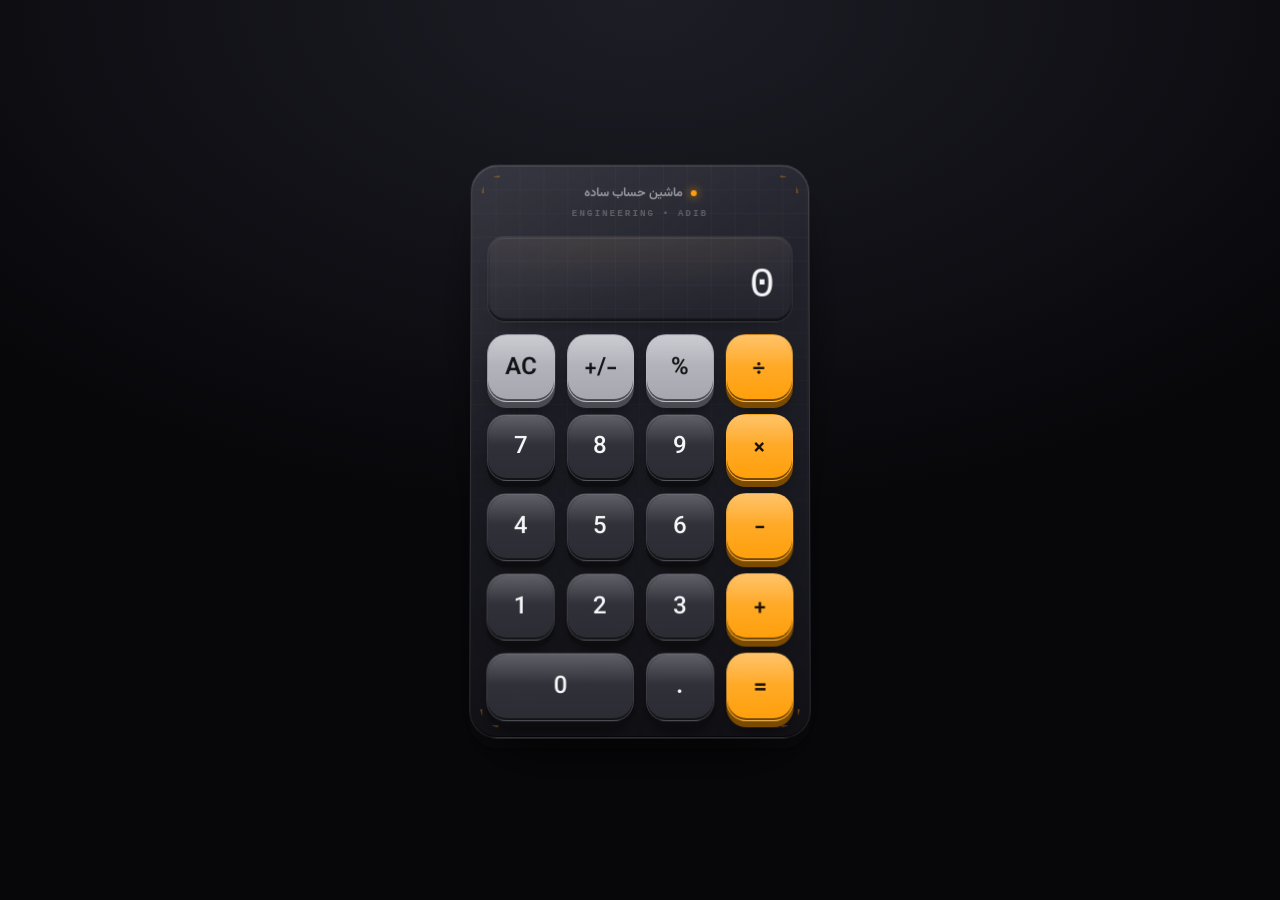
==== commit 2f973dd3: "Update index.html" ====
--- a/index.html
+++ b/index.html
@@ -7,6 +7,7 @@
 <meta name="theme-color" content="#0a0a0e" />
 <title>ماشین حساب ساده — نسخه مهندسی </title>
 <link rel="stylesheet" href="style.css">
+    <link href="https://fonts.googleapis.com/css2?family=Vazirmatn:wght@100..900&display=swap" rel="stylesheet">
 </head>
 
 <body>
